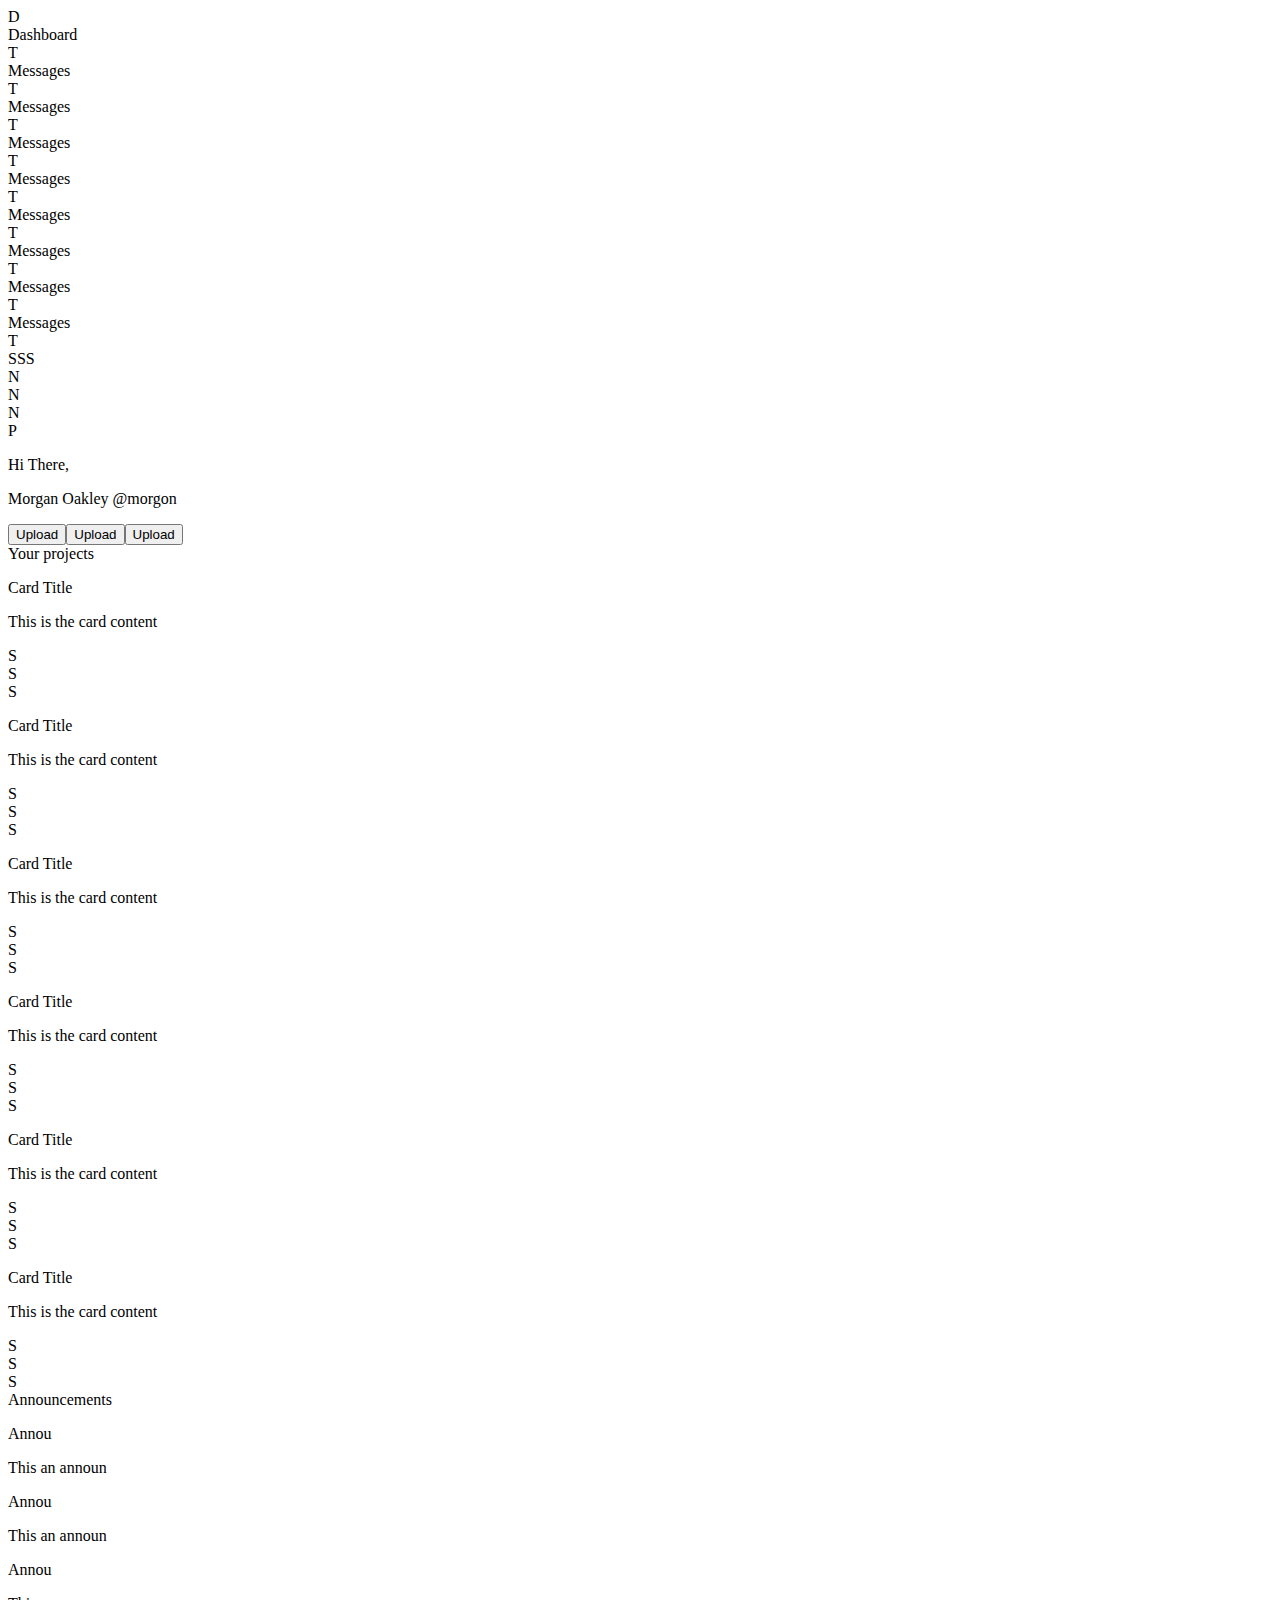
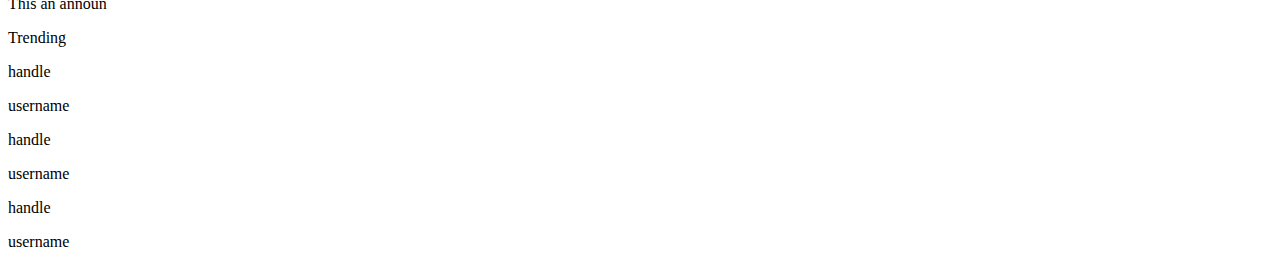
==== index.html @ 130298e7 "html skeleton" ====
<!DOCTYPE html>
<html lang="en">
<head>
    <meta charset="UTF-8">
    <meta name="viewport" content="width=device-width, initial-scale=1.0">
    <title>Admin Dashboard</title>
</head>
<body>
    <div class="body-container">
        <div class="sidebar">
            <div class="sidebar-title">
                <div class="icon">D</div>
                <div class="action">Dashboard</div>
            </div>
            <div class="sidebar-menu">
                <div class="menu-item">
                    <div class="icon">T</div>
                    <div class="menu-title">Messages</div>
                </div>
                <div class="menu-item">
                    <div class="icon">T</div>
                    <div class="menu-title">Messages</div>
                </div>
                <div class="menu-item">
                    <div class="icon">T</div>
                    <div class="menu-title">Messages</div>
                </div>
                <div class="menu-item">
                    <div class="icon">T</div>
                    <div class="menu-title">Messages</div>
                </div>
                <div class="menu-item">
                    <div class="icon">T</div>
                    <div class="menu-title">Messages</div>
                </div>
                <div class="menu-item">
                    <div class="icon">T</div>
                    <div class="menu-title">Messages</div>
                </div>
            </div>
            <div class="sidebar-options">
                <div class="menu-item">
                    <div class="icon">T</div>
                    <div class="menu-title">Messages</div>
                </div>
                <div class="menu-item">
                    <div class="icon">T</div>
                    <div class="menu-title">Messages</div>
                </div>
            </div>
        </div>
        <div class="header">
            <div class="upper">
                <div class="search">
                    <div class="icon">T</div>
                    <div class="bar">SSS</div>
                </div>
                <div class="profile">
                    <div class="notify">N</div>
                    <div class="profile-pic">N</div>
                    <div class="profile-name">N</div>
                </div>
            </div>
            <div class="lower">
                <div class="profile-info">
                    <div class="profile-pic">P</div>
                    <div class="username">
                        <p>Hi There,</p>
                        <p>Morgan Oakley @morgon</p>
                    </div>
                </div>
                <div class="actions"><button>Upload</button><button>Upload</button><button>Upload</button></div>
            </div>
        </div>
        <div class="content">
            <div class="projects">
                <div class="title">Your projects</div>
                <div class="project-grid">
                    <div class="project-card">
                        <p>Card Title</p>
                        <p>This is the card content</p>
                        <div class="card-icons">
                            <div class="star">S</div>
                            <div class="save">S</div>
                            <div class="share">S</div>
                        </div>
                    </div>
                    <div class="project-card">
                        <p>Card Title</p>
                        <p>This is the card content</p>
                        <div class="card-icons">
                            <div class="star">S</div>
                            <div class="save">S</div>
                            <div class="share">S</div>
                        </div>
                    </div>
                    <div class="project-card">
                        <p>Card Title</p>
                        <p>This is the card content</p>
                        <div class="card-icons">
                            <div class="star">S</div>
                            <div class="save">S</div>
                            <div class="share">S</div>
                        </div>
                    </div>
                    <div class="project-card">
                        <p>Card Title</p>
                        <p>This is the card content</p>
                        <div class="card-icons">
                            <div class="star">S</div>
                            <div class="save">S</div>
                            <div class="share">S</div>
                        </div>
                    </div>
                    <div class="project-card">
                        <p>Card Title</p>
                        <p>This is the card content</p>
                        <div class="card-icons">
                            <div class="star">S</div>
                            <div class="save">S</div>
                            <div class="share">S</div>
                        </div>
                    </div>
                    <div class="project-card">
                        <p>Card Title</p>
                        <p>This is the card content</p>
                        <div class="card-icons">
                            <div class="star">S</div>
                            <div class="save">S</div>
                            <div class="share">S</div>
                        </div>
                    </div>
                </div>
            </div>
            <div class="announcements">
                <div class="title">Announcements</div>
                <div class="a-items">
                    <div class="a-item">
                        <p>Annou</p>
                        <p>This an announ</p>
                    </div>
                    <div class="a-item">
                        <p>Annou</p>
                        <p>This an announ</p>
                    </div>
                    <div class="a-item">
                        <p>Annou</p>
                        <p>This an announ</p>
                    </div>
                </div>
            </div>
            <div class="trending">
                <div class="title">Trending</div>
                <div class="t-items">
                    <div class="t-item">
                        <div class="icon"></div>
                        <div class="account">
                            <p>handle</p>
                            <p>username</p>
                        </div>
                    </div>
                    <div class="t-item">
                        <div class="icon"></div>
                        <div class="account">
                            <p>handle</p>
                            <p>username</p>
                        </div>
                    </div>
                    <div class="t-item">
                        <div class="icon"></div>
                        <div class="account">
                            <p>handle</p>
                            <p>username</p>
                        </div>
                    </div>
                </div>
            </div>
        </div>
    </div>
    
</body>
</html>
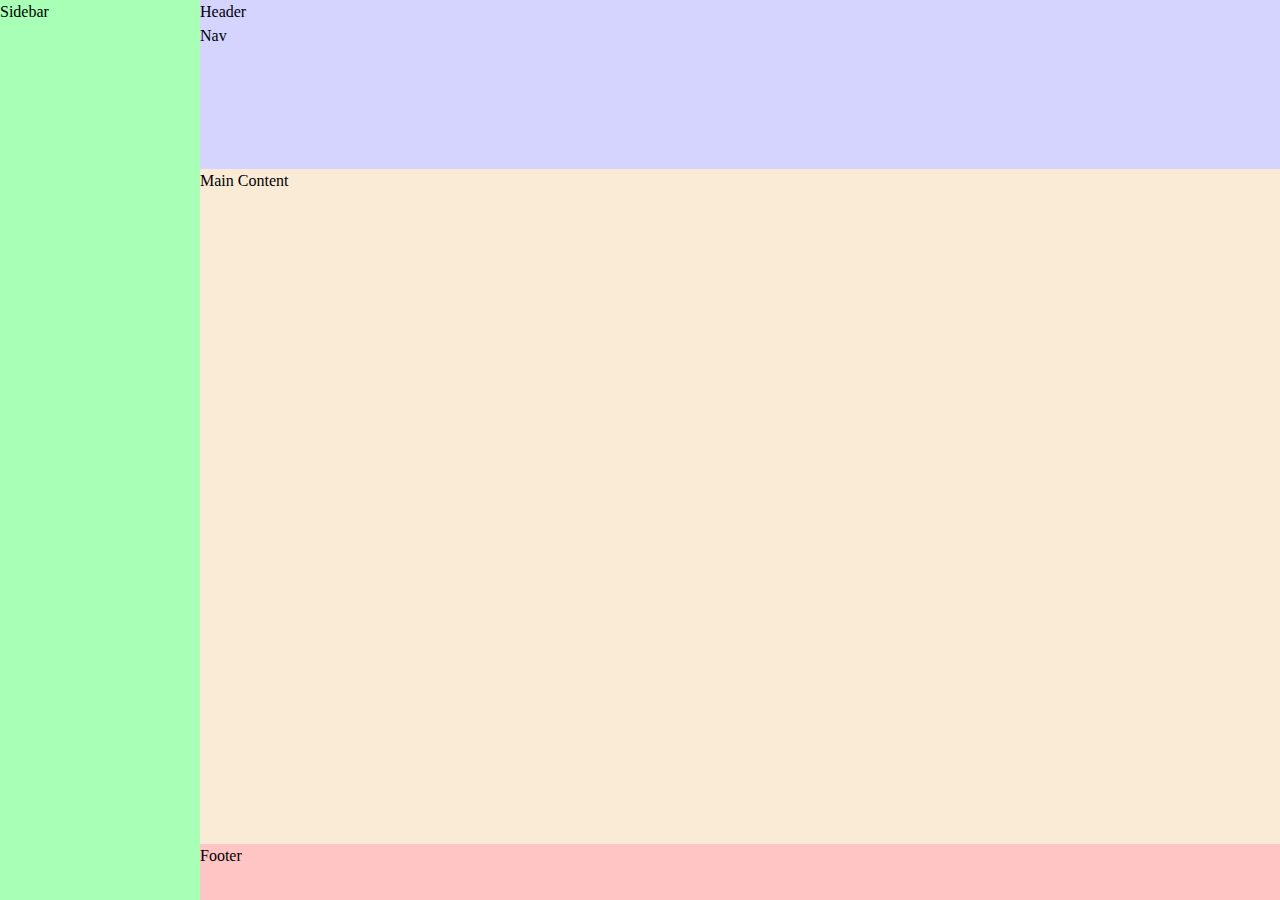
==== commit 510b7757: "Reworked html to include semantic elements" ====
--- a/index.html
+++ b/index.html
@@ -3,180 +3,18 @@
 <head>
     <meta charset="UTF-8">
     <meta name="viewport" content="width=device-width, initial-scale=1.0">
+    <link rel="stylesheet" href="./css/style.css">
     <title>Admin Dashboard</title>
 </head>
 <body>
-    <div class="body-container">
-        <div class="sidebar">
-            <div class="sidebar-title">
-                <div class="icon">D</div>
-                <div class="action">Dashboard</div>
-            </div>
-            <div class="sidebar-menu">
-                <div class="menu-item">
-                    <div class="icon">T</div>
-                    <div class="menu-title">Messages</div>
-                </div>
-                <div class="menu-item">
-                    <div class="icon">T</div>
-                    <div class="menu-title">Messages</div>
-                </div>
-                <div class="menu-item">
-                    <div class="icon">T</div>
-                    <div class="menu-title">Messages</div>
-                </div>
-                <div class="menu-item">
-                    <div class="icon">T</div>
-                    <div class="menu-title">Messages</div>
-                </div>
-                <div class="menu-item">
-                    <div class="icon">T</div>
-                    <div class="menu-title">Messages</div>
-                </div>
-                <div class="menu-item">
-                    <div class="icon">T</div>
-                    <div class="menu-title">Messages</div>
-                </div>
-            </div>
-            <div class="sidebar-options">
-                <div class="menu-item">
-                    <div class="icon">T</div>
-                    <div class="menu-title">Messages</div>
-                </div>
-                <div class="menu-item">
-                    <div class="icon">T</div>
-                    <div class="menu-title">Messages</div>
-                </div>
-            </div>
+    <div class="container">
+        <aside class="sidebar">Sidebar</aside>
+        <div class="head">
+            <header class="header">Header</header>
+            <nav class="nav">Nav</nav>
         </div>
-        <div class="header">
-            <div class="upper">
-                <div class="search">
-                    <div class="icon">T</div>
-                    <div class="bar">SSS</div>
-                </div>
-                <div class="profile">
-                    <div class="notify">N</div>
-                    <div class="profile-pic">N</div>
-                    <div class="profile-name">N</div>
-                </div>
-            </div>
-            <div class="lower">
-                <div class="profile-info">
-                    <div class="profile-pic">P</div>
-                    <div class="username">
-                        <p>Hi There,</p>
-                        <p>Morgan Oakley @morgon</p>
-                    </div>
-                </div>
-                <div class="actions"><button>Upload</button><button>Upload</button><button>Upload</button></div>
-            </div>
-        </div>
-        <div class="content">
-            <div class="projects">
-                <div class="title">Your projects</div>
-                <div class="project-grid">
-                    <div class="project-card">
-                        <p>Card Title</p>
-                        <p>This is the card content</p>
-                        <div class="card-icons">
-                            <div class="star">S</div>
-                            <div class="save">S</div>
-                            <div class="share">S</div>
-                        </div>
-                    </div>
-                    <div class="project-card">
-                        <p>Card Title</p>
-                        <p>This is the card content</p>
-                        <div class="card-icons">
-                            <div class="star">S</div>
-                            <div class="save">S</div>
-                            <div class="share">S</div>
-                        </div>
-                    </div>
-                    <div class="project-card">
-                        <p>Card Title</p>
-                        <p>This is the card content</p>
-                        <div class="card-icons">
-                            <div class="star">S</div>
-                            <div class="save">S</div>
-                            <div class="share">S</div>
-                        </div>
-                    </div>
-                    <div class="project-card">
-                        <p>Card Title</p>
-                        <p>This is the card content</p>
-                        <div class="card-icons">
-                            <div class="star">S</div>
-                            <div class="save">S</div>
-                            <div class="share">S</div>
-                        </div>
-                    </div>
-                    <div class="project-card">
-                        <p>Card Title</p>
-                        <p>This is the card content</p>
-                        <div class="card-icons">
-                            <div class="star">S</div>
-                            <div class="save">S</div>
-                            <div class="share">S</div>
-                        </div>
-                    </div>
-                    <div class="project-card">
-                        <p>Card Title</p>
-                        <p>This is the card content</p>
-                        <div class="card-icons">
-                            <div class="star">S</div>
-                            <div class="save">S</div>
-                            <div class="share">S</div>
-                        </div>
-                    </div>
-                </div>
-            </div>
-            <div class="announcements">
-                <div class="title">Announcements</div>
-                <div class="a-items">
-                    <div class="a-item">
-                        <p>Annou</p>
-                        <p>This an announ</p>
-                    </div>
-                    <div class="a-item">
-                        <p>Annou</p>
-                        <p>This an announ</p>
-                    </div>
-                    <div class="a-item">
-                        <p>Annou</p>
-                        <p>This an announ</p>
-                    </div>
-                </div>
-            </div>
-            <div class="trending">
-                <div class="title">Trending</div>
-                <div class="t-items">
-                    <div class="t-item">
-                        <div class="icon"></div>
-                        <div class="account">
-                            <p>handle</p>
-                            <p>username</p>
-                        </div>
-                    </div>
-                    <div class="t-item">
-                        <div class="icon"></div>
-                        <div class="account">
-                            <p>handle</p>
-                            <p>username</p>
-                        </div>
-                    </div>
-                    <div class="t-item">
-                        <div class="icon"></div>
-                        <div class="account">
-                            <p>handle</p>
-                            <p>username</p>
-                        </div>
-                    </div>
-                </div>
-            </div>
-        </div>
+        <main class="main">Main Content</main>
+        <footer class="footer">Footer</footer>
     </div>
-    
 </body>
 </html>--- a/css/style.css
+++ b/css/style.css
@@ -0,0 +1,37 @@
+@import url('reset.css');
+@import url('fonts.css');
+
+.container {
+    background-color: rgb(127, 127, 127);
+    min-height: 100vh;
+    display: grid;
+    grid-template-columns: 200px 1fr;
+    grid-template-rows: 3fr 12fr 1fr;
+    grid-template-areas:
+    "sidebar head"
+    "sidebar main"
+    "sidebar footer";
+
+
+}
+
+
+aside {
+    background-color: rgb(168, 255, 182);
+    grid-area: sidebar;
+}
+
+.head {
+    background-color: rgb(212, 212, 255);
+    grid-area: head;
+}
+
+main {
+    background-color: antiquewhite;
+    grid-area: main;
+}
+
+footer {
+    background-color: #ffc5c5;
+    grid-area: footer;
+}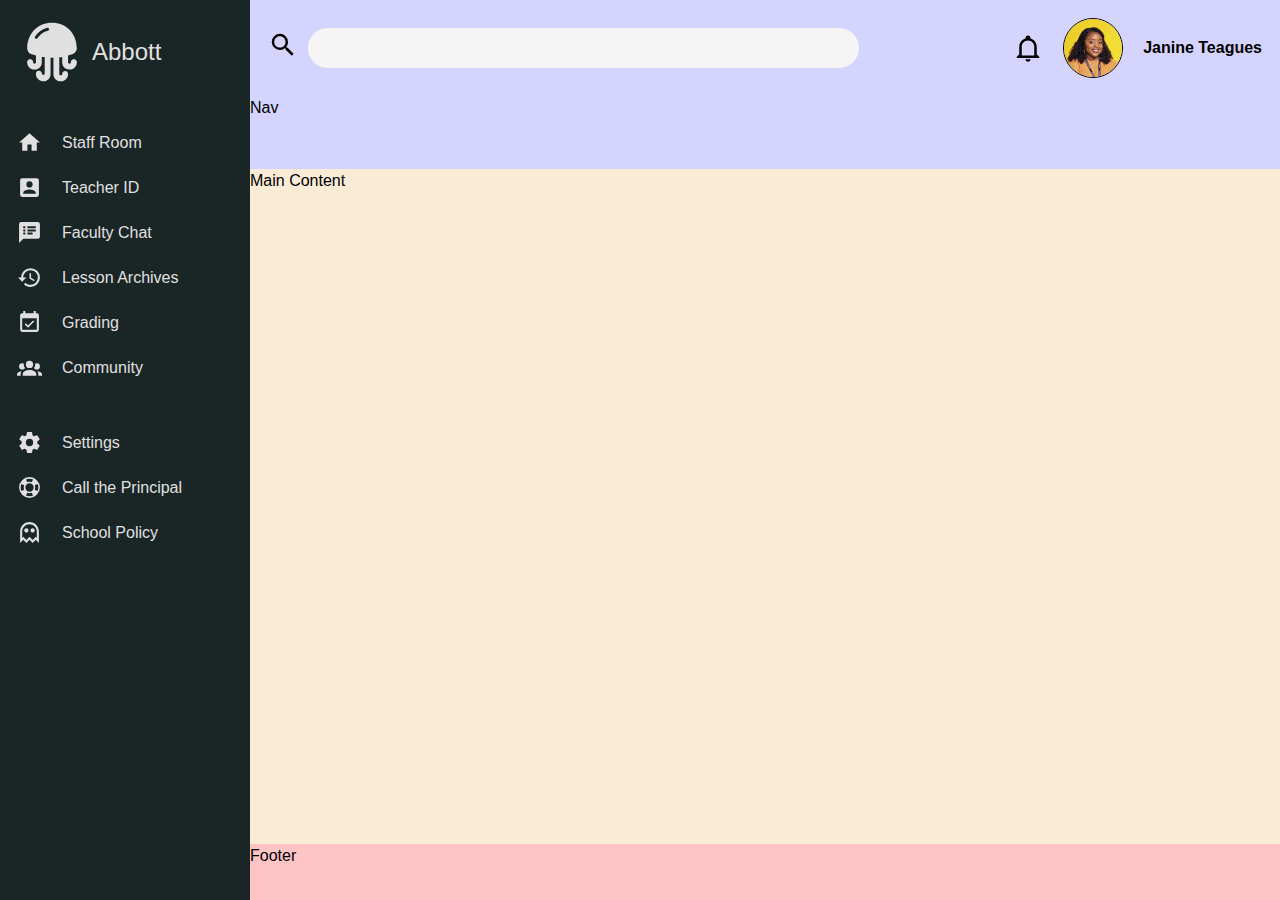
==== commit 1290dfd0: "Sidebar done mostly" ====
--- a/index.html
+++ b/index.html
@@ -1,20 +1,82 @@
 <!DOCTYPE html>
 <html lang="en">
+
 <head>
     <meta charset="UTF-8">
     <meta name="viewport" content="width=device-width, initial-scale=1.0">
     <link rel="stylesheet" href="./css/style.css">
     <title>Admin Dashboard</title>
 </head>
+
 <body>
     <div class="container">
-        <aside class="sidebar">Sidebar</aside>
+        <aside class="sidebar">
+            <section class="title">
+                <div class="item">
+                    <img src="./assets/icons/jellyfish.svg" alt="icon" class="icon">
+                    <p class="name">Abbott</p>
+                </div>
+            </section>
+            <section class="menu">
+                <div class="item">
+                    <img src="./assets/icons/home.svg" alt="icon" class="icon">
+                    <p class="name">Staff Room</p>
+                </div>
+                <div class="item">
+                    <img src="./assets/icons/profile.svg" alt="icon" class="icon">
+                    <p class="name">Teacher ID</p>
+                </div>
+                <div class="item">
+                    <img src="./assets/icons/messages.svg" alt="icon" class="icon">
+                    <p class="name">Faculty Chat</p>
+                </div>
+                <div class="item">
+                    <img src="./assets/icons/history.svg" alt="icon" class="icon">
+                    <p class="name">Lesson Archives</p>
+                </div>
+                <div class="item">
+                    <img src="./assets/icons/tasks.svg" alt="icon" class="icon">
+                    <p class="name">Grading</p>
+                </div>
+                <div class="item">
+                    <img src="./assets/icons/community.svg" alt="icon" class="icon">
+                    <p class="name">Community</p>
+                </div>
+            </section>
+            <section class="settings">
+                <div class="item">
+                    <img src="./assets/icons/setting.svg" alt="icon" class="icon">
+                    <p class="name">Settings</p>
+                </div>
+                <div class="item">
+                    <img src="./assets/icons/support.svg" alt="icon" class="icon">
+                    <p class="name">Call the Principal</p>
+                </div>
+                <div class="item">
+                    <img src="./assets/icons/privacy.svg" alt="icon" class="icon">
+                    <p class="name">School Policy</p>
+                </div>
+            </section>
+        </aside>
         <div class="head">
-            <header class="header">Header</header>
+            <header class="header">
+                <div class="search">
+                    <label for="bar">
+                        <img src="./assets/icons/magnify.svg" alt="search icon" class="search-icon icon">
+                    </label>
+                    <input type="text" id="bar">
+                </div>
+                <div class="user">
+                    <img src="./assets/icons/bell.svg" alt="noti icon" class="noti-icon icon">
+                    <div class="dp"><img src="/assets/images/janine.jpg" alt="U"></div>
+                    <p class="name">Janine Teagues</p>
+                </div>
+            </header>
             <nav class="nav">Nav</nav>
         </div>
         <main class="main">Main Content</main>
         <footer class="footer">Footer</footer>
     </div>
 </body>
+
 </html>--- a/css/style.css
+++ b/css/style.css
@@ -1,11 +1,48 @@
 @import url('reset.css');
 @import url('fonts.css');
+
+/* ------------------ MISC */
+
+img.icon {
+    height: 40px;
+    /* filter: brightness(0) invert(1); */
+    filter: invert(99%) sepia(0%) saturate(5997%) hue-rotate(221deg) brightness(114%) contrast(76%);
+}
+
+body {
+    font-family: sans-serif;
+}
+
+:root {
+    /* General Colors */
+    --chalkboard-black: #1A2526;       /* Sidebar background, deep black like a chalkboard */
+    --notebook-paper-white: #F5F5F5;   /* Main content background, soft off-white */
+    --apple-red: #D32F2F;              /* Headings, buttons, accents - teacher's apple red */
+    --pencil-yellow: #FBC02D;          /* Highlights, borders, hover effects - pencil yellow */
+    --folder-blue: #1976D2;            /* Buttons, links, secondary accents - school folder blue */
+    --charcoal-gray: #333333;          /* Body text for readability */
+
+    /* Sidebar (Staff Room) */
+    --chalk-white: #E0E0E0;            /* Sidebar text, mimicking chalk writing */
+
+    /* Classroom Projects */
+    --index-card-cream: #FFF8E1;       /* Project card background, warm cream for index cards */
+
+    /* School Bulletin Board */
+    --corkboard-brown: #D7B28A;        /* Bulletin board background, warm corkboard brown */
+    --sticky-note-yellow: #FFF59D;     /* Announcement card background, pale yellow for sticky notes */
+
+    /* Teacher Lounge Buzz */
+    --whiteboard-white: #FFFFFF;       /* Trending card background, clean whiteboard white */
+}
+
+/* ------------------ MISC */
 
 .container {
     background-color: rgb(127, 127, 127);
     min-height: 100vh;
     display: grid;
-    grid-template-columns: 200px 1fr;
+    grid-template-columns: 250px 1fr;
     grid-template-rows: 3fr 12fr 1fr;
     grid-template-areas:
     "sidebar head"
@@ -15,15 +52,123 @@
 
 }
 
+/* SIDEBAR */
+aside {
+    background-color: var(--chalkboard-black);
+    color: var(--chalk-white);
+    grid-area: sidebar;
+    padding: 15px;
 
-aside {
-    background-color: rgb(168, 255, 182);
-    grid-area: sidebar;
+    display: grid;
+    align-content: start;
+    gap: 40px;
 }
+
+aside section {
+    display: grid;
+    gap: 10px;
+}
+
+aside section.title .item {
+    font-size: 1.5rem;
+    height: 70px;
+    grid-template-columns: 70px 1fr;
+    
+}
+
+aside .item {
+    height: 35px;
+    padding: 2px;
+
+    display: grid;
+    grid-template-columns: 40px 1fr;
+    align-items: center;
+    gap: 5px
+}
+
+aside .item:hover {
+    color: var(--pencil-yellow);
+}
+
+aside .icon {
+    height: 25px;
+}
+
+aside .title .icon {
+    height: 100%;
+}
+
+
+/* HEAD */
 
 .head {
     background-color: rgb(212, 212, 255);
     grid-area: head;
+}
+
+header * {
+    /* outline: 1px solid green; */
+}
+
+
+header {
+    padding: 10px;
+
+    display: grid;
+    grid-template-columns: 2fr 1fr;
+    gap: 100px;
+}
+
+header .search {
+    /* background-color: aqua; */
+    padding: 8px;
+    display: grid;
+    grid-template-columns: 40px 1fr;
+    gap: 0px;
+    align-items: center;
+    /* justify-items: start; */
+}
+
+header input {
+    outline: none;
+    border-width: 0px;
+    height: 40px;
+    border-radius: 25px;
+    padding: 5px 20px;
+    background-color: var(--notebook-paper-white);
+
+}
+
+header .user {
+    /* background-color: #ffc5c5; */
+    padding: 8px;
+    display: grid;
+    grid-template-columns: auto auto auto;
+    align-items: center;
+    justify-content: end;
+    gap: 20px;
+}
+
+header .user .dp {
+    --dp-size: 60px;
+    height: var(--dp-size);
+    width: var(--dp-size);
+    border: 1px solid black;
+    border-radius: calc(var(--dp-size) / 2);
+    overflow: hidden;
+}
+
+header .user .name {
+    font-weight: bold;
+}
+
+header .icon {
+    filter: none;
+    height: 30px;
+}
+
+.dp img {
+    height: 100%;
 }
 
 main {
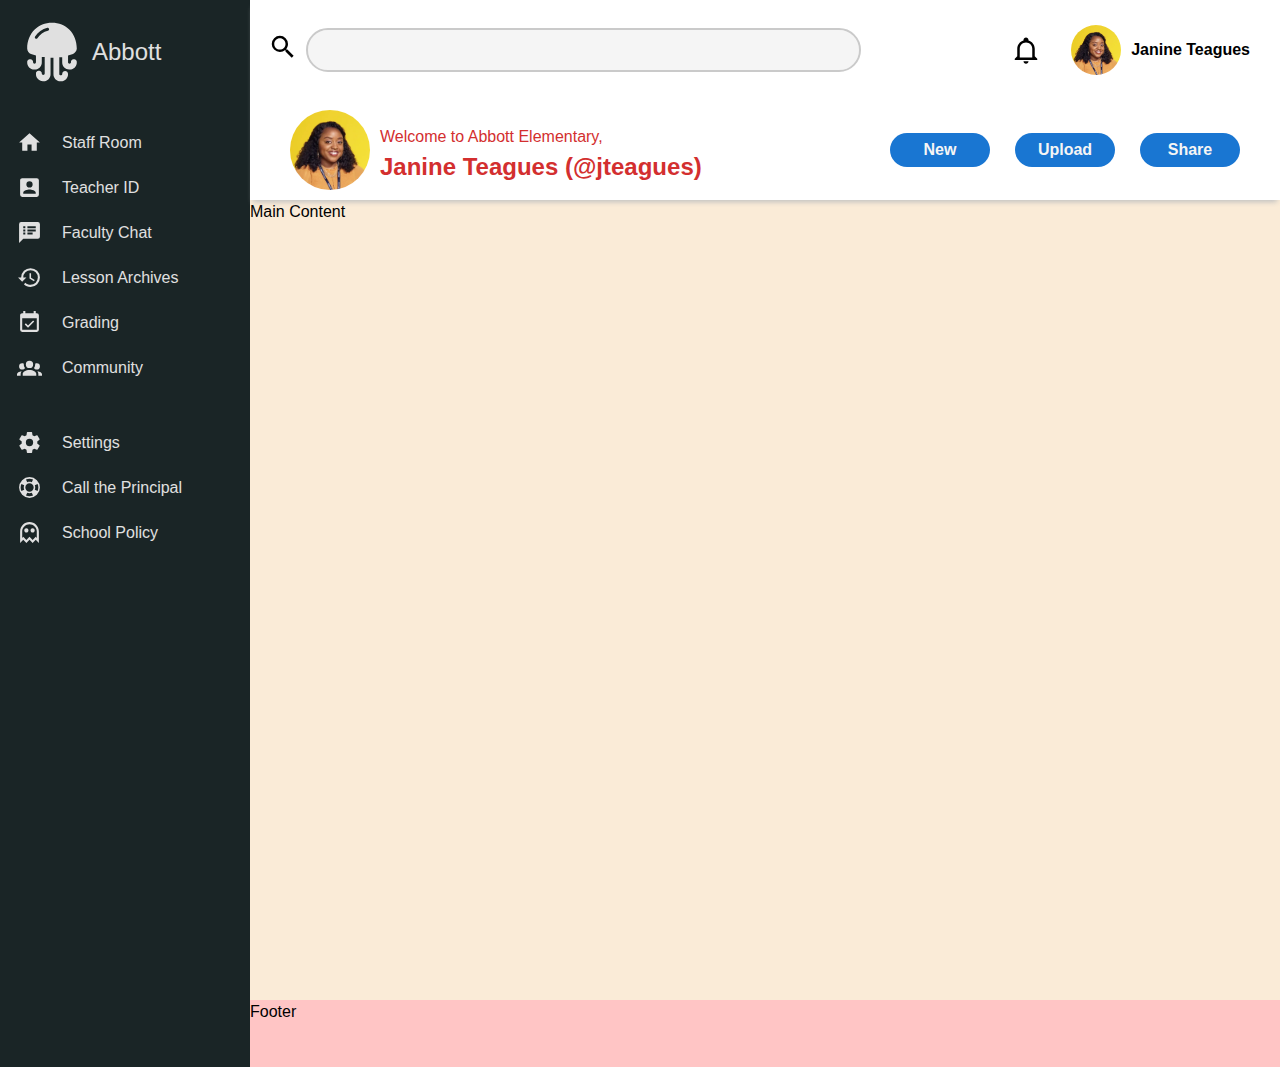
==== commit 2084e8b1: "Header and Nav section complete" ====
--- a/index.html
+++ b/index.html
@@ -72,7 +72,21 @@
                     <p class="name">Janine Teagues</p>
                 </div>
             </header>
-            <nav class="nav">Nav</nav>
+            <nav>
+                <div class="user">
+                    <div class="dp"><img src="/assets/images/janine.jpg" alt="U"></div>
+                    <div class="welcome">
+                        <p>Welcome to Abbott Elementary,</p>
+                        <h2>Janine Teagues (@jteagues)</h2>
+                    </div>
+                </div>
+                <div class="nav">
+                    <button class="new">New</button>
+                    <button class="upload">Upload</button>
+                    <button class="share">Share</button>
+                </div>
+
+            </nav>
         </div>
         <main class="main">Main Content</main>
         <footer class="footer">Footer</footer>
--- a/css/style.css
+++ b/css/style.css
@@ -39,7 +39,6 @@
 /* ------------------ MISC */
 
 .container {
-    background-color: rgb(127, 127, 127);
     min-height: 100vh;
     display: grid;
     grid-template-columns: 250px 1fr;
@@ -101,13 +100,14 @@
 
 /* HEAD */
 
+/* HEADER */
+
 .head {
-    background-color: rgb(212, 212, 255);
     grid-area: head;
-}
-
-header * {
-    /* outline: 1px solid green; */
+    display: grid;
+    grid-template-rows: 1fr 1fr;
+    z-index: 1;
+    box-shadow: 0px 5px 5px -3px #C1C1C1;;
 }
 
 
@@ -130,8 +130,8 @@
 }
 
 header input {
-    outline: none;
-    border-width: 0px;
+    outline: 2px solid rgb(202, 202, 202);
+    border: 0px;
     height: 40px;
     border-radius: 25px;
     padding: 5px 20px;
@@ -139,23 +139,30 @@
 
 }
 
+header input:hover,
+header input:focus {
+    outline: 3px solid var(--apple-red);
+}
+
 header .user {
     /* background-color: #ffc5c5; */
     padding: 8px;
+    padding-right: 20px;
     display: grid;
     grid-template-columns: auto auto auto;
     align-items: center;
     justify-content: end;
-    gap: 20px;
+    gap: 30px;
 }
 
 header .user .dp {
-    --dp-size: 60px;
+    --dp-size: 50px;
     height: var(--dp-size);
     width: var(--dp-size);
-    border: 1px solid black;
+    /* border: 1px solid rgb(176, 176, 176); */
     border-radius: calc(var(--dp-size) / 2);
     overflow: hidden;
+    margin-right: -20px;
 }
 
 header .user .name {
@@ -170,6 +177,71 @@
 .dp img {
     height: 100%;
 }
+
+/* NAV */
+
+nav {
+    padding: 10px 40px 10px;
+    /* background-color: rgb(212, 212, 255); */
+    display: grid;
+    grid-template-columns: auto auto;
+    justify-content: space-between;
+    align-items: center;
+    color: var(--apple-red);
+}
+
+nav .user {
+    display: grid;
+    grid-template-columns: auto auto;
+    gap: 10px;
+}
+
+nav .user .welcome {
+    padding-bottom: 5px;
+    display: grid;
+    align-content: end;
+}
+
+nav .user .dp {
+    --dp-size: 80px;
+    height: var(--dp-size);
+    width: var(--dp-size);
+    /* border: 1px solid rgb(176, 176, 176); */
+    border-radius: calc(var(--dp-size) / 2);
+    overflow: hidden;
+}
+
+.nav {
+    display: grid;
+    grid-template-columns: auto auto auto;
+    gap: 25px;
+}
+
+nav button {
+    --b-height: 30px;
+    --b-pad: 5px;
+    height: var(--button-height);
+    width: 100px;
+    border-radius: calc(var(--b-height) / 2 + var(--b-pad));
+    padding: var(--b-pad);
+    display: inline-flex;
+    align-items: center;
+    justify-content: center;
+    border: none;
+    background-color: var(--folder-blue);
+    color: var(--notebook-paper-white);
+    font-weight: bold;
+}
+
+nav button:hover {
+    background-color: var(--pencil-yellow);
+    color: var(--apple-red)
+}
+
+
+
+
+/* Main Content */
 
 main {
     background-color: antiquewhite;
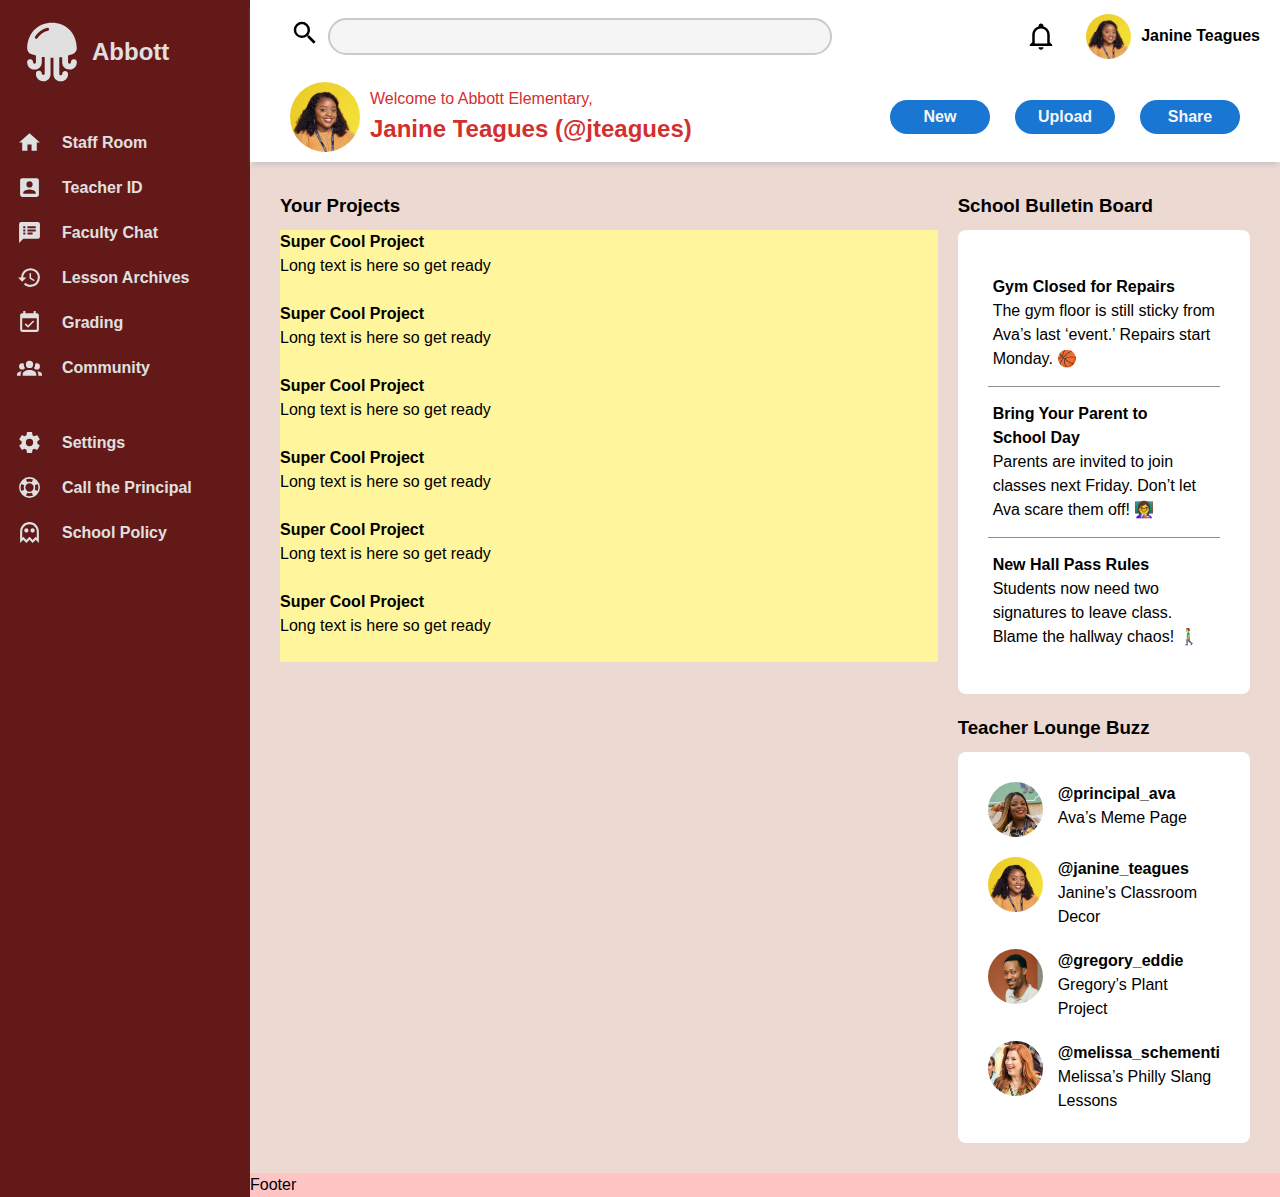
==== commit bc6fed3f: "Announcement and Trending sections complete" ====
--- a/index.html
+++ b/index.html
@@ -88,7 +88,105 @@
 
             </nav>
         </div>
-        <main class="main">Main Content</main>
+        <main class="main">
+            <section class="projects">
+                <h3>Your Projects</h3>
+                <div class="content">
+                    <div class="card">
+                        <div class="text">
+                            <h4>Super Cool Project</h4>
+                            <p>Long text is here so get ready</p>
+                        </div>
+                        <div class="options"><img src="" alt=""><img src="" alt=""><img src="" alt=""></div>
+                    </div>
+                    <div class="card">
+                        <div class="text">
+                            <h4>Super Cool Project</h4>
+                            <p>Long text is here so get ready</p>
+                        </div>
+                        <div class="options"><img src="" alt=""><img src="" alt=""><img src="" alt=""></div>
+                    </div>
+                    <div class="card">
+                        <div class="text">
+                            <h4>Super Cool Project</h4>
+                            <p>Long text is here so get ready</p>
+                        </div>
+                        <div class="options"><img src="" alt=""><img src="" alt=""><img src="" alt=""></div>
+                    </div>
+                    <div class="card">
+                        <div class="text">
+                            <h4>Super Cool Project</h4>
+                            <p>Long text is here so get ready</p>
+                        </div>
+                        <div class="options"><img src="" alt=""><img src="" alt=""><img src="" alt=""></div>
+                    </div>
+                    <div class="card">
+                        <div class="text">
+                            <h4>Super Cool Project</h4>
+                            <p>Long text is here so get ready</p>
+                        </div>
+                        <div class="options"><img src="" alt=""><img src="" alt=""><img src="" alt=""></div>
+                    </div>
+                    <div class="card">
+                        <div class="text">
+                            <h4>Super Cool Project</h4>
+                            <p>Long text is here so get ready</p>
+                        </div>
+                        <div class="options"><img src="" alt=""><img src="" alt=""><img src="" alt=""></div>
+                    </div>
+                </div>
+            </section>
+            <section class="announce">
+                <h3>School Bulletin Board</h3>
+                <div class="content">
+                    <div class="item">
+                        <h4>Gym Closed for Repairs</h4>
+                        <p>The gym floor is still sticky from Ava’s last ‘event.’ Repairs start Monday. 🏀</p>
+                    </div>
+                    <div class="item">
+                        <h4>Bring Your Parent to School Day</h4>
+                        <p>Parents are invited to join classes next Friday. Don’t let Ava scare them off! 👩‍🏫</p>
+                    </div>
+                    <div class="item">
+                        <h4>New Hall Pass Rules</h4>
+                        <p>Students now need two signatures to leave class. Blame the hallway chaos! 🚶‍♂️</p>
+                    </div>
+                </div>
+            </section>
+            <section class="trending">
+                <h3>Teacher Lounge Buzz</h3>
+                <div class="content">
+                    <div class="item">
+                        <div class="dp"><img src="/assets/images/ava.png" alt="U"></div>
+                        <div class="text">
+                            <p class="by">@principal_ava</p>
+                            <p class="name">Ava’s Meme Page</p>
+                        </div>
+                    </div>
+                    <div class="item">
+                        <div class="dp"><img src="/assets/images/janine.jpg" alt="U"></div>
+                        <div class="text">
+                            <p class="by">@janine_teagues</p>
+                            <p class="name">Janine’s Classroom Decor</p>
+                        </div>
+                    </div>
+                    <div class="item">
+                        <div class="dp"><img src="/assets/images/gregory.png" alt="U"></div>
+                        <div class="text">
+                            <p class="by">@gregory_eddie</p>
+                            <p class="name">Gregory’s Plant Project</p>
+                        </div>
+                    </div>
+                    <div class="item">
+                        <div class="dp"><img src="/assets/images/melissa.png" alt="U"></div>
+                        <div class="text">
+                            <p class="by">@melissa_schementi</p>
+                            <p class="name">Melissa’s Philly Slang Lessons</p>
+                        </div>
+                    </div>
+                </div>
+            </section>
+        </main>
         <footer class="footer">Footer</footer>
     </div>
 </body>
--- a/css/style.css
+++ b/css/style.css
@@ -39,7 +39,7 @@
 /* ------------------ MISC */
 
 .container {
-    min-height: 100vh;
+    height: 100vh;
     display: grid;
     grid-template-columns: 250px 1fr;
     grid-template-rows: 3fr 12fr 1fr;
@@ -53,8 +53,9 @@
 
 /* SIDEBAR */
 aside {
-    background-color: var(--chalkboard-black);
+    background-color: rgb(100, 25, 25);
     color: var(--chalk-white);
+    font-weight: bold;
     grid-area: sidebar;
     padding: 15px;
 
@@ -105,15 +106,12 @@
 .head {
     grid-area: head;
     display: grid;
-    grid-template-rows: 1fr 1fr;
+    grid-template-rows: 0.8fr 1fr;
     z-index: 1;
     box-shadow: 0px 5px 5px -3px #C1C1C1;;
 }
 
-
 header {
-    padding: 10px;
-
     display: grid;
     grid-template-columns: 2fr 1fr;
     gap: 100px;
@@ -121,7 +119,7 @@
 
 header .search {
     /* background-color: aqua; */
-    padding: 8px;
+    padding: 0 40px;
     display: grid;
     grid-template-columns: 40px 1fr;
     gap: 0px;
@@ -132,7 +130,7 @@
 header input {
     outline: 2px solid rgb(202, 202, 202);
     border: 0px;
-    height: 40px;
+    height: 33px;
     border-radius: 25px;
     padding: 5px 20px;
     background-color: var(--notebook-paper-white);
@@ -156,7 +154,7 @@
 }
 
 header .user .dp {
-    --dp-size: 50px;
+    --dp-size: 45px;
     height: var(--dp-size);
     width: var(--dp-size);
     /* border: 1px solid rgb(176, 176, 176); */
@@ -203,7 +201,7 @@
 }
 
 nav .user .dp {
-    --dp-size: 80px;
+    --dp-size: 70px;
     height: var(--dp-size);
     width: var(--dp-size);
     /* border: 1px solid rgb(176, 176, 176); */
@@ -244,9 +242,94 @@
 /* Main Content */
 
 main {
-    background-color: antiquewhite;
+    background-color: rgb(235, 217, 210);
     grid-area: main;
-}
+    padding: 30px;
+    
+    display: grid;
+    grid-template-columns: 2.5fr 1fr;
+    grid-template-areas: 
+    "projects announce"
+    "projects trending";
+    gap: 20px;
+    align-content: start;
+}
+
+.projects {
+    grid-area: projects;
+}
+
+.announce {
+    grid-area: announce;
+}
+
+.trending {
+    grid-area: trending;
+}
+
+main section {
+    display: grid;
+    grid-template-rows:  auto auto;
+    align-content: start;
+    gap: 10px
+}
+
+.projects .content {
+    background-color: #FFF59D;
+}
+
+.announce .content {
+    background-color: var(--whiteboard-white);
+    padding: 30px;
+    border-radius: 8px;
+
+    display: grid;
+    align-content: start;
+}
+
+.announce .content > .item {
+    border-bottom: 1px solid rgb(142, 142, 142); /* Your horizontal line */
+    padding: 15px 5px;
+  }
+  
+.announce .content > .item:last-child {
+    border-bottom: none; /* Remove line after the last row */
+}
+
+.trending .content {
+    background-color: var(--whiteboard-white);
+    border-radius: 8px;
+    padding: 20px 30px;
+
+    display: grid;
+}
+
+.trending .item {
+    padding: 10px 0;
+    display: grid;
+    grid-auto-flow: column;
+    justify-content: start;
+    gap: 35px;
+}
+
+
+.trending .dp {
+    --dp-size: 55px;
+    height: var(--dp-size);
+    width: var(--dp-size);
+    /* border: 1px solid rgb(176, 176, 176); */
+    border-radius: calc(var(--dp-size) / 2);
+    overflow: hidden;
+    margin-right: -20px;
+}
+
+.trending .by {
+    font-weight: bold;
+}
+
+
+
+/* Footer */
 
 footer {
     background-color: #ffc5c5;
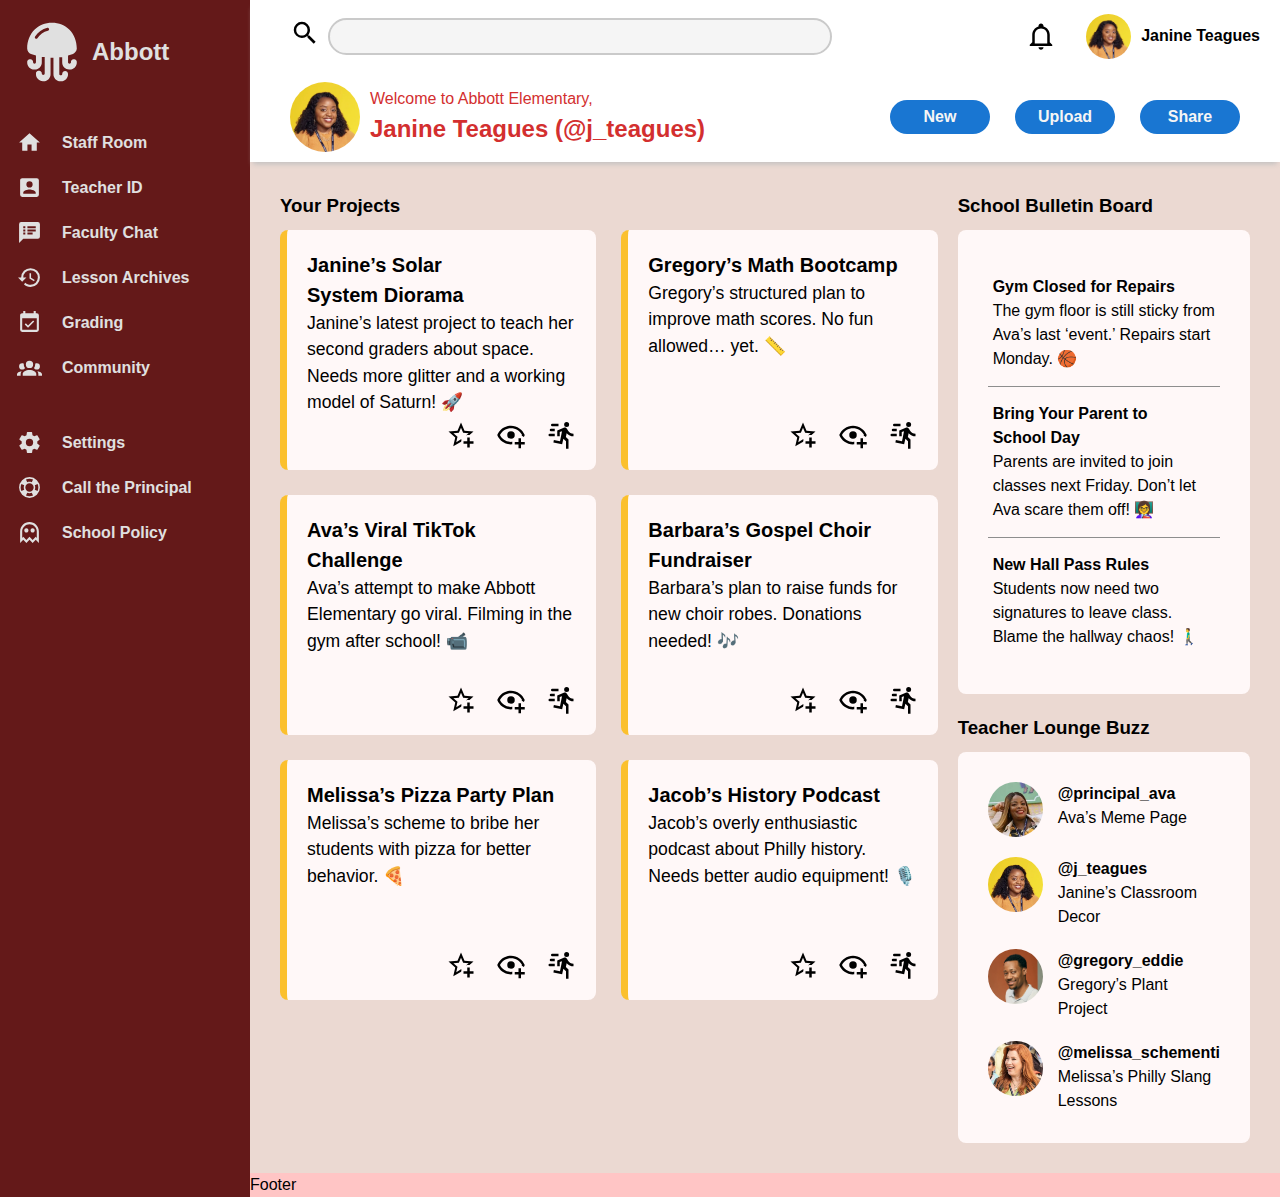
==== commit 430ca836: "projects section done" ====
--- a/index.html
+++ b/index.html
@@ -77,7 +77,7 @@
                     <div class="dp"><img src="/assets/images/janine.jpg" alt="U"></div>
                     <div class="welcome">
                         <p>Welcome to Abbott Elementary,</p>
-                        <h2>Janine Teagues (@jteagues)</h2>
+                        <h2>Janine Teagues (@j_teagues)</h2>
                     </div>
                 </div>
                 <div class="nav">
@@ -94,45 +94,69 @@
                 <div class="content">
                     <div class="card">
                         <div class="text">
-                            <h4>Super Cool Project</h4>
-                            <p>Long text is here so get ready</p>
-                        </div>
-                        <div class="options"><img src="" alt=""><img src="" alt=""><img src="" alt=""></div>
-                    </div>
-                    <div class="card">
-                        <div class="text">
-                            <h4>Super Cool Project</h4>
-                            <p>Long text is here so get ready</p>
-                        </div>
-                        <div class="options"><img src="" alt=""><img src="" alt=""><img src="" alt=""></div>
-                    </div>
-                    <div class="card">
-                        <div class="text">
-                            <h4>Super Cool Project</h4>
-                            <p>Long text is here so get ready</p>
-                        </div>
-                        <div class="options"><img src="" alt=""><img src="" alt=""><img src="" alt=""></div>
-                    </div>
-                    <div class="card">
-                        <div class="text">
-                            <h4>Super Cool Project</h4>
-                            <p>Long text is here so get ready</p>
-                        </div>
-                        <div class="options"><img src="" alt=""><img src="" alt=""><img src="" alt=""></div>
-                    </div>
-                    <div class="card">
-                        <div class="text">
-                            <h4>Super Cool Project</h4>
-                            <p>Long text is here so get ready</p>
-                        </div>
-                        <div class="options"><img src="" alt=""><img src="" alt=""><img src="" alt=""></div>
-                    </div>
-                    <div class="card">
-                        <div class="text">
-                            <h4>Super Cool Project</h4>
-                            <p>Long text is here so get ready</p>
-                        </div>
-                        <div class="options"><img src="" alt=""><img src="" alt=""><img src="" alt=""></div>
+                            <h4>Janine’s Solar System Diorama</h4>
+                            <p>Janine’s latest project to teach her second graders about space. Needs more glitter and a working model of Saturn! 🚀</p>
+                        </div>
+                        <div class="options">
+                            <img src="./assets/icons/star.svg" alt="star icon" class="star-icon icon">
+                            <img src="./assets/icons/eye.svg" alt="eye icon" class="eye-icon icon">
+                            <img src="./assets/icons/run.svg" alt="run icon" class="run-icon icon">
+                        </div>
+                    </div>
+                    <div class="card">
+                        <div class="text">
+                            <h4>Gregory’s Math Bootcamp</h4>
+                            <p>Gregory’s structured plan to improve math scores. No fun allowed… yet. 📏</p>
+                        </div>
+                        <div class="options">
+                            <img src="./assets/icons/star.svg" alt="star icon" class="star-icon icon">
+                            <img src="./assets/icons/eye.svg" alt="eye icon" class="eye-icon icon">
+                            <img src="./assets/icons/run.svg" alt="run icon" class="run-icon icon">
+                        </div>
+                    </div>
+                    <div class="card">
+                        <div class="text">
+                            <h4>Ava’s Viral TikTok Challenge</h4>
+                            <p>Ava’s attempt to make Abbott Elementary go viral. Filming in the gym after school! 📹</p>
+                        </div>
+                        <div class="options">
+                            <img src="./assets/icons/star.svg" alt="star icon" class="star-icon icon">
+                            <img src="./assets/icons/eye.svg" alt="eye icon" class="eye-icon icon">
+                            <img src="./assets/icons/run.svg" alt="run icon" class="run-icon icon">
+                        </div>
+                    </div>
+                    <div class="card">
+                        <div class="text">
+                            <h4>Barbara’s Gospel Choir Fundraiser</h4>
+                            <p>Barbara’s plan to raise funds for new choir robes. Donations needed! 🎶</p>
+                        </div>
+                        <div class="options">
+                            <img src="./assets/icons/star.svg" alt="star icon" class="star-icon icon">
+                            <img src="./assets/icons/eye.svg" alt="eye icon" class="eye-icon icon">
+                            <img src="./assets/icons/run.svg" alt="run icon" class="run-icon icon">
+                        </div>
+                    </div>
+                    <div class="card">
+                        <div class="text">
+                            <h4>Melissa’s Pizza Party Plan</h4>
+                            <p>Melissa’s scheme to bribe her students with pizza for better behavior. 🍕</p>
+                        </div>
+                        <div class="options">
+                            <img src="./assets/icons/star.svg" alt="star icon" class="star-icon icon">
+                            <img src="./assets/icons/eye.svg" alt="eye icon" class="eye-icon icon">
+                            <img src="./assets/icons/run.svg" alt="run icon" class="run-icon icon">
+                        </div>
+                    </div>
+                    <div class="card">
+                        <div class="text">
+                            <h4>Jacob’s History Podcast</h4>
+                            <p>Jacob’s overly enthusiastic podcast about Philly history. Needs better audio equipment! 🎙️</p>
+                        </div>
+                        <div class="options">
+                            <img src="./assets/icons/star.svg" alt="star icon" class="star-icon icon">
+                            <img src="./assets/icons/eye.svg" alt="eye icon" class="eye-icon icon">
+                            <img src="./assets/icons/run.svg" alt="run icon" class="run-icon icon">
+                        </div>
                     </div>
                 </div>
             </section>
@@ -166,7 +190,7 @@
                     <div class="item">
                         <div class="dp"><img src="/assets/images/janine.jpg" alt="U"></div>
                         <div class="text">
-                            <p class="by">@janine_teagues</p>
+                            <p class="by">@j_teagues</p>
                             <p class="name">Janine’s Classroom Decor</p>
                         </div>
                     </div>
--- a/css/style.css
+++ b/css/style.css
@@ -7,6 +7,10 @@
     height: 40px;
     /* filter: brightness(0) invert(1); */
     filter: invert(99%) sepia(0%) saturate(5997%) hue-rotate(221deg) brightness(114%) contrast(76%);
+}
+
+img .icon:hover {
+    filter: invert(91%) sepia(11%) saturate(6664%) hue-rotate(334deg) brightness(104%) contrast(97%);
 }
 
 body {
@@ -33,7 +37,7 @@
     --sticky-note-yellow: #FFF59D;     /* Announcement card background, pale yellow for sticky notes */
 
     /* Teacher Lounge Buzz */
-    --whiteboard-white: #FFFFFF;       /* Trending card background, clean whiteboard white */
+    --whiteboard-white: #fff8f8;       /* Trending card background, clean whiteboard white */
 }
 
 /* ------------------ MISC */
@@ -274,10 +278,6 @@
     gap: 10px
 }
 
-.projects .content {
-    background-color: #FFF59D;
-}
-
 .announce .content {
     background-color: var(--whiteboard-white);
     padding: 30px;
@@ -328,6 +328,56 @@
 }
 
 
+/* PROJECTS */
+.projects .content {
+    /* --card-width: 450px; */
+    
+    display: grid;
+    grid-template-columns: repeat(auto-fill, minmax(300px, 1fr));
+    gap: 25px;
+}
+
+.projects .content .card {
+    background-color: var(--whiteboard-white);
+    padding: 20px;
+    border-radius: 8px;
+    height: 240px;
+    border-left: 7px solid var(--pencil-yellow);
+
+    display: grid;
+    align-content: space-between;
+
+}
+
+.projects .options {
+    justify-self: end;
+    display: grid;
+    grid-auto-flow: column;
+    gap: 20px;
+}
+
+.projects h4 {
+    font-size: 1.25rem;
+}
+
+.projects .card p {
+    font-size: 1.1rem;
+}
+
+.projects .icon {
+    filter: none;
+    height: 30px;
+}
+
+.projects .icon:hover {
+    filter: invert(91%) sepia(11%) saturate(6664%) hue-rotate(334deg) brightness(104%) contrast(97%);
+}
+
+
+
+
+
+
 
 /* Footer */
 
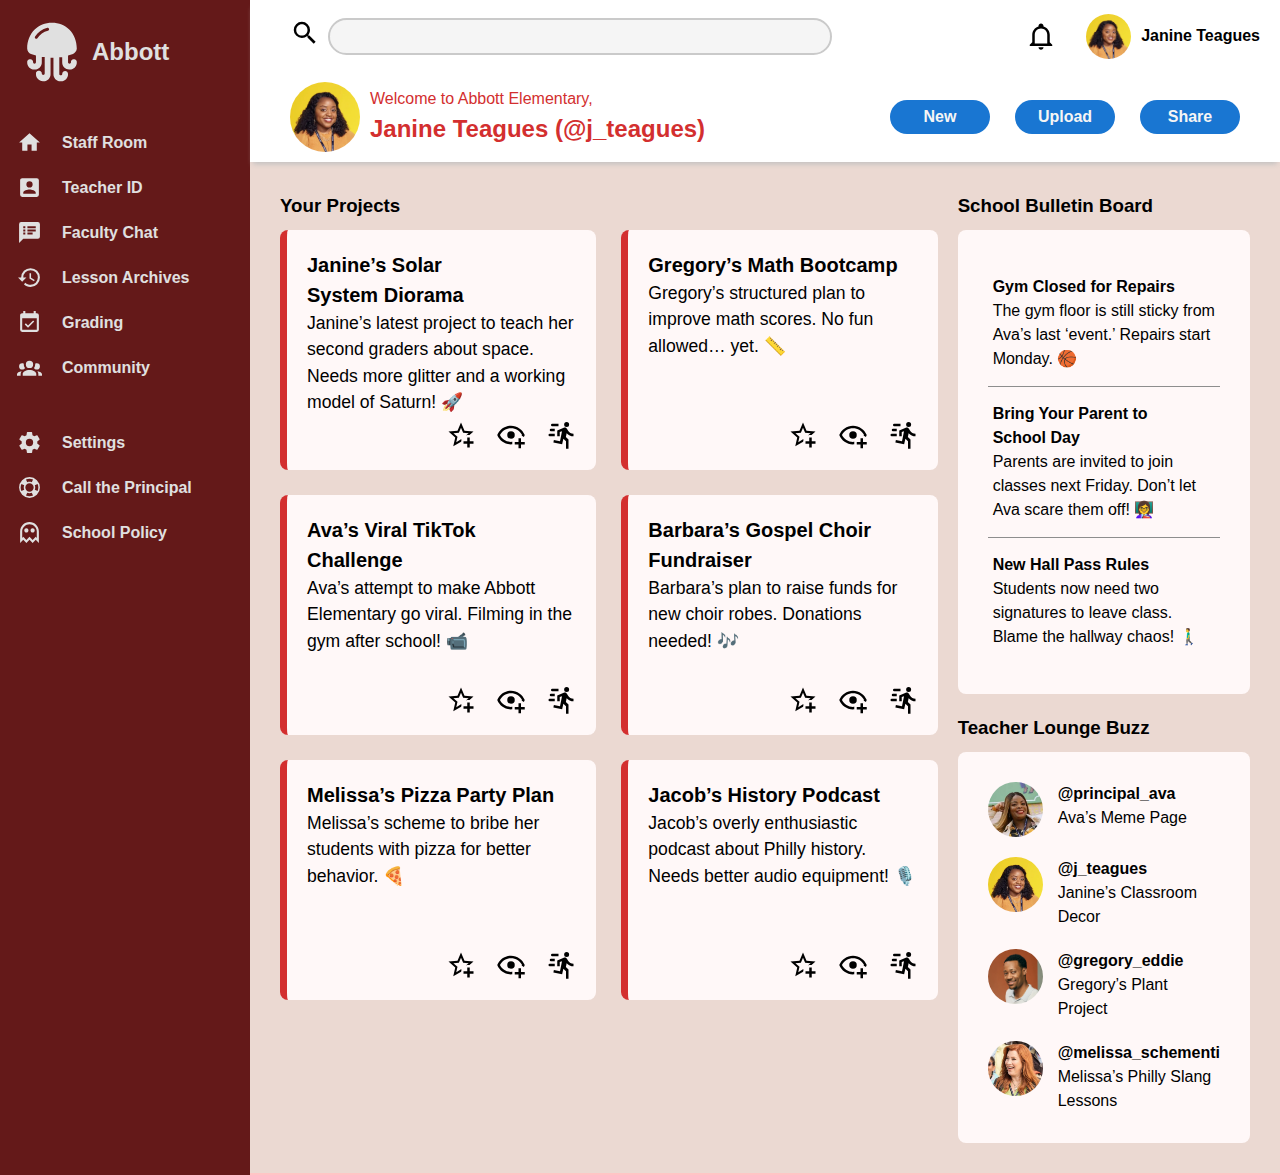
==== commit cbebf041: "color update" ====
--- a/index.html
+++ b/index.html
@@ -68,13 +68,13 @@
                 </div>
                 <div class="user">
                     <img src="./assets/icons/bell.svg" alt="noti icon" class="noti-icon icon">
-                    <div class="dp"><img src="/assets/images/janine.jpg" alt="U"></div>
+                    <div class="dp"><img src="./assets/images/janine.jpg" alt="U"></div>
                     <p class="name">Janine Teagues</p>
                 </div>
             </header>
             <nav>
                 <div class="user">
-                    <div class="dp"><img src="/assets/images/janine.jpg" alt="U"></div>
+                    <div class="dp"><img src="./assets/images/janine.jpg" alt="U"></div>
                     <div class="welcome">
                         <p>Welcome to Abbott Elementary,</p>
                         <h2>Janine Teagues (@j_teagues)</h2>
@@ -181,28 +181,28 @@
                 <h3>Teacher Lounge Buzz</h3>
                 <div class="content">
                     <div class="item">
-                        <div class="dp"><img src="/assets/images/ava.png" alt="U"></div>
+                        <div class="dp"><img src="./assets/images/ava.png" alt="U"></div>
                         <div class="text">
                             <p class="by">@principal_ava</p>
                             <p class="name">Ava’s Meme Page</p>
                         </div>
                     </div>
                     <div class="item">
-                        <div class="dp"><img src="/assets/images/janine.jpg" alt="U"></div>
+                        <div class="dp"><img src="./assets/images/janine.jpg" alt="U"></div>
                         <div class="text">
                             <p class="by">@j_teagues</p>
                             <p class="name">Janine’s Classroom Decor</p>
                         </div>
                     </div>
                     <div class="item">
-                        <div class="dp"><img src="/assets/images/gregory.png" alt="U"></div>
+                        <div class="dp"><img src="./assets/images/gregory.png" alt="U"></div>
                         <div class="text">
                             <p class="by">@gregory_eddie</p>
                             <p class="name">Gregory’s Plant Project</p>
                         </div>
                     </div>
                     <div class="item">
-                        <div class="dp"><img src="/assets/images/melissa.png" alt="U"></div>
+                        <div class="dp"><img src="./assets/images/melissa.png" alt="U"></div>
                         <div class="text">
                             <p class="by">@melissa_schementi</p>
                             <p class="name">Melissa’s Philly Slang Lessons</p>
@@ -211,7 +211,7 @@
                 </div>
             </section>
         </main>
-        <footer class="footer">Footer</footer>
+        <footer class="footer" style></footer>
     </div>
 </body>
 
--- a/css/style.css
+++ b/css/style.css
@@ -342,7 +342,7 @@
     padding: 20px;
     border-radius: 8px;
     height: 240px;
-    border-left: 7px solid var(--pencil-yellow);
+    border-left: 7px solid var(--apple-red);
 
     display: grid;
     align-content: space-between;
